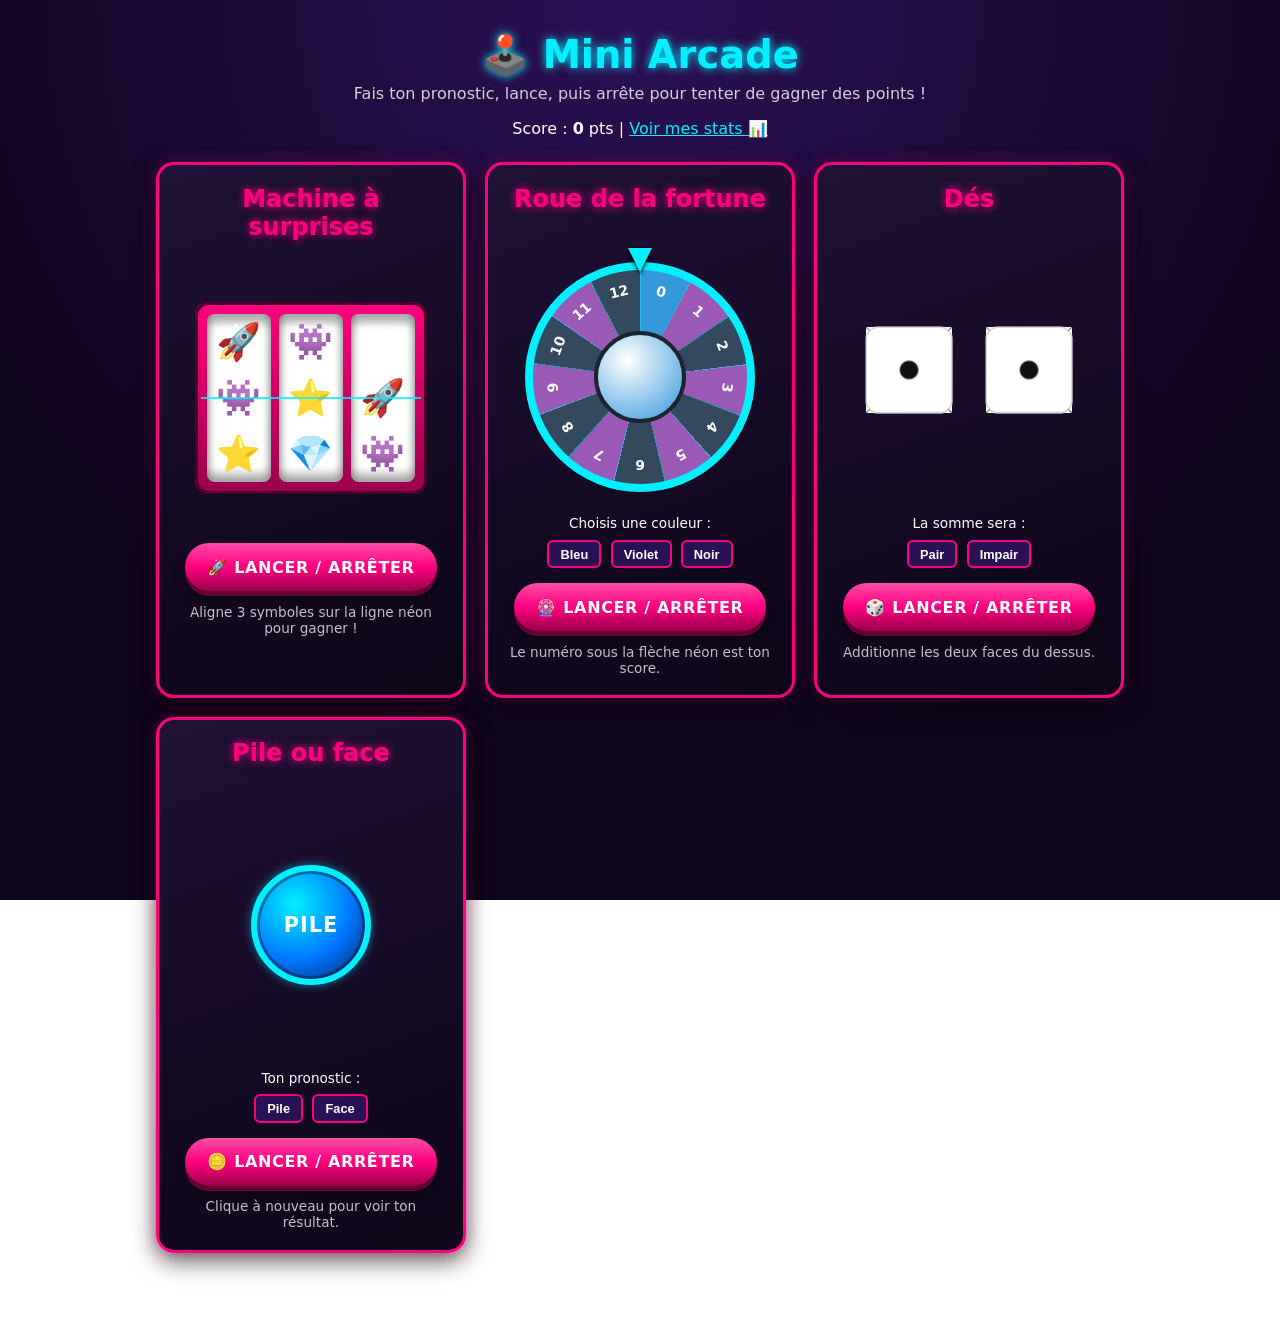
==== index.html @ 3688d110 "start" ====
<!DOCTYPE html>
<html lang="fr">
<head>
<meta charset="UTF-8">
<meta name="viewport" content="width=device-width, initial-scale=1.0">
<title>Mini Arcade</title>
<link rel="stylesheet" href="style.css">
<style>
  /* Petits styles pour les boutons de choix */
  .choices { margin-bottom: 0.8rem; }
  .choices p { margin: 0 0 0.4rem; font-size: 0.85rem; }
  .choice-btn {
    background: #2a1055;
    color: #fff;
    border: 2px solid var(--pink);
    padding: 0.3rem 0.7rem;
    border-radius: 6px;
    cursor: pointer;
    margin: 2px;
    font-weight: bold;
    font-size: 0.8rem;
    transition: 0.2s;
  }
  .choice-btn.selected {
    background: var(--pink);
    box-shadow: 0 0 8px var(--pink);
  }
</style>
</head>
<body>

<header>
  <h1>🕹️ Mini Arcade</h1>
  <p class="sub">Fais ton pronostic, lance, puis arrête pour tenter de gagner des points !</p>
  <div style="margin-top: 1rem;">
    <span>Score : <strong id="global-score">0</strong> pts</span> | 
    <a href="page2.html" style="color: var(--neon); text-decoration: underline;">Voir mes stats 📊</a>
  </div>
</header>

<main class="grid">

  <!-- ================= MACHINE À SYMBOLES ================= -->
  <section class="game" data-game="slot">
    <h2>Machine à surprises</h2>
    <div class="stage">
      <div class="reels">
        <div class="reel"><div class="strip s1 anim">
          <span>🚀</span><span>👾</span><span>⭐</span><span>⚡</span><span>🔥</span><span>💎</span><span>🚀</span><span>👾</span>
        </div></div>
        <div class="reel"><div class="strip s2 anim">
          <span>👾</span><span>⭐</span><span>💎</span><span>🚀</span><span>🔥</span><span>⚡</span><span>👾</span><span>⭐</span>
        </div></div>
        <div class="reel"><div class="strip s3 anim">
          <span>⚡</span><span>🚀</span><span>👾</span><span>💎</span><span>⭐</span><span>🔥</span><span>⚡</span><span>🚀</span>
        </div></div>
      </div>
    </div>
    <button class="hold" type="button">🚀 LANCER / ARRÊTER</button>
    <p class="hint">Aligne 3 symboles sur la ligne néon pour gagner !</p>
  </section>

  <!-- ================= ROUE DE LA FORTUNE ================= -->
  <section class="game" data-game="wheel">
    <h2>Roue de la fortune</h2>
    <div class="stage">
      <div class="wheel-wrap">
        <div class="pointer"></div>
        <div class="wheel anim">
          <span class="n" style="--i:0">0</span>
          <span class="n" style="--i:1">1</span>
          <span class="n" style="--i:2">2</span>
          <span class="n" style="--i:3">3</span>
          <span class="n" style="--i:4">4</span>
          <span class="n" style="--i:5">5</span>
          <span class="n" style="--i:6">6</span>
          <span class="n" style="--i:7">7</span>
          <span class="n" style="--i:8">8</span>
          <span class="n" style="--i:9">9</span>
          <span class="n" style="--i:10">10</span>
          <span class="n" style="--i:11">11</span>
          <span class="n" style="--i:12">12</span>
        </div>
      </div>
    </div>
    
    <div class="choices" data-game-choices="wheel">
      <p>Choisis une couleur :</p>
      <button type="button" class="choice-btn" data-val="bleu">Bleu</button>
      <button type="button" class="choice-btn" data-val="violet">Violet</button>
      <button type="button" class="choice-btn" data-val="noir">Noir</button>
    </div>

    <button class="hold" type="button">🎡 LANCER / ARRÊTER</button>
    <p class="hint">Le numéro sous la flèche néon est ton score.</p>
  </section>

  <!-- ================= DÉS ================= -->
  <section class="game" data-game="dice">
    <h2>Dés</h2>
    <div class="stage">
      <div class="dice">
        <div class="die"><div class="rx a1 anim"><div class="ry b1 anim">
          <div class="face f1"></div><div class="face f2"></div><div class="face f3"></div>
          <div class="face f4"></div><div class="face f5"></div><div class="face f6"></div>
        </div></div></div>
        <div class="die"><div class="rx a2 anim"><div class="ry b2 anim">
          <div class="face f1"></div><div class="face f2"></div><div class="face f3"></div>
          <div class="face f4"></div><div class="face f5"></div><div class="face f6"></div>
        </div></div></div>
      </div>
    </div>

    <div class="choices" data-game-choices="dice">
      <p>La somme sera :</p>
      <button type="button" class="choice-btn" data-val="pair">Pair</button>
      <button type="button" class="choice-btn" data-val="impair">Impair</button>
    </div>

    <button class="hold" type="button">🎲 LANCER / ARRÊTER</button>
    <p class="hint">Additionne les deux faces du dessus.</p>
  </section>

  <!-- ================= PILE OU FACE ================= -->
  <section class="game" data-game="coin">
    <h2>Pile ou face</h2>
    <div class="stage">
      <div class="coin-stage">
        <div class="coin anim">
          <div class="side">PILE</div>
          <div class="side verso">FACE</div>
        </div>
      </div>
    </div>

    <div class="choices" data-game-choices="coin">
      <p>Ton pronostic :</p>
      <button type="button" class="choice-btn" data-val="pile">Pile</button>
      <button type="button" class="choice-btn" data-val="face">Face</button>
    </div>

    <button class="hold" type="button">🪙 LANCER / ARRÊTER</button>
    <p class="hint">Clique à nouveau pour voir ton résultat.</p>
  </section>

</main>

<footer>Mini-jeux HTML, CSS et JS.</footer>

<script>
  function getStats() {
    let stats = JSON.parse(localStorage.getItem('arcade_stats'));
    if (!stats) {
      stats = {
        score: 0,
        wheel: { played: 0, wins: 0 },
        slot: { played: 0, wins: 0 },
        dice: { played: 0, wins: 0 },
        coin: { played: 0, wins: 0 }
      };
    }
    return stats;
  }

  function saveStats(stats) {
    localStorage.setItem('arcade_stats', JSON.stringify(stats));
    document.getElementById('global-score').textContent = stats.score;
  }

  document.getElementById('global-score').textContent = getStats().score;

  // Gestion des sélections de choix pour chaque jeu
  const userChoices = {};
  document.querySelectorAll('.choices').forEach(container => {
    const gameType = container.getAttribute('data-game-choices');
    container.querySelectorAll('.choice-btn').forEach(btn => {
      btn.addEventListener('click', (e) => {
        container.querySelectorAll('.choice-btn').forEach(b => b.classList.remove('selected'));
        e.target.classList.add('selected');
        userChoices[gameType] = e.target.getAttribute('data-val');
      });
    });
  });

  // Gestion des clics sur les jeux
  document.querySelectorAll('.game').forEach(game => {
    const button = game.querySelector('.hold');
    const gameName = game.getAttribute('data-game');

    button.addEventListener('click', () => {
      if (game.classList.contains('stopping')) return;

      if (game.classList.contains('playing')) {
        // --- ARRÊT DU JEU ET VÉRIFICATION ---
        game.classList.remove('playing');
        game.classList.add('stopping');

        let stats = getStats();
        let playerChoice = userChoices[gameName];
        let isWin = false;

        if (!playerChoice && gameName !== 'slot') {
          alert("N'oublie pas de faire ton choix avant d'arrêter le jeu !");
        } else {
          // On incrémente le nombre de parties jouées
          stats[gameName].played += 1;

          // Logique de résultat selon le jeu
          if (gameName === 'wheel') {
            const colors = ['bleu', 'violet', 'noir', 'violet', 'noir', 'violet', 'noir', 'violet', 'noir', 'violet', 'noir', 'violet', 'noir'];
            const winningColor = colors[Math.floor(Math.random() * colors.length)];
            if (playerChoice === winningColor) isWin = true;
          } 
          else if (gameName === 'dice') {
            const sum = Math.floor(Math.random() * 6) + 1 + Math.floor(Math.random() * 6) + 1;
            const sumType = (sum % 2 === 0) ? 'pair' : 'impair';
            if (playerChoice === sumType) isWin = true;
          } 
          else if (gameName === 'coin') {
            const resultCoin = Math.random() > 0.5 ? 'pile' : 'face';
            if (playerChoice === resultCoin) isWin = true;
          }
          else if (gameName === 'slot') {
            isWin = Math.random() < 0.33;
          }

          // Les points montent UNIQUEMENT en cas de victoire
          if (isWin) {
            stats[gameName].wins += 1;
            stats.score += 50; // +50 points par victoire
          }
        }

        saveStats(stats);

        setTimeout(() => {
          game.classList.remove('stopping');
          game.classList.add('paused-state');
        }, 1000);

      } else {
        // --- LANCEMENT ---
        game.classList.remove('paused-state');
        game.classList.add('playing');
      }
    });
  });
</script>

</body>
</html>
---- style.css ----
:root {
  --neon: #00f0ff;
  --pink: #ff007f;
  --p: #111;
  --tl: radial-gradient(circle at 25% 25%, var(--p) 8px, transparent 9px);
  --tr: radial-gradient(circle at 75% 25%, var(--p) 8px, transparent 9px);
  --ml: radial-gradient(circle at 25% 50%, var(--p) 8px, transparent 9px);
  --mr: radial-gradient(circle at 75% 50%, var(--p) 8px, transparent 9px);
  --bl: radial-gradient(circle at 25% 75%, var(--p) 8px, transparent 9px);
  --br: radial-gradient(circle at 75% 75%, var(--p) 8px, transparent 9px);
  --c:  radial-gradient(circle at 50% 50%, var(--p) 8px, transparent 9px);
}

* { box-sizing: border-box; }

body {
  margin: 0;
  min-height: 100vh;
  font-family: system-ui, -apple-system, "Segoe UI", sans-serif;
  color: #fff;
  background: radial-gradient(circle at 50% 0, #2b1055, #0f051d 70%) fixed;
}

header { text-align: center; padding: 2rem 1rem 0.5rem; }
h1 { margin: 0; font-size: 2.4rem; color: var(--neon); text-shadow: 0 0 10px var(--neon); }
.sub { opacity: 0.8; margin: 0.4rem 0 0; }

.grid {
  max-width: 1000px;
  margin: 0 auto;
  padding: 1rem;
  display: grid;
  grid-template-columns: repeat(auto-fit, minmax(min(100%, 290px), 1fr));
  gap: 1.2rem;
}

.game {
  background: linear-gradient(160deg, #1f1035, #0d0618);
  border: 3px solid var(--pink);
  border-radius: 18px;
  padding: 1.2rem;
  text-align: center;
  box-shadow: 0 8px 24px rgba(0, 0, 0, 0.6), 0 0 15px rgba(255, 0, 127, 0.3);
}
.game h2 { margin: 0 0 0.8rem; color: var(--pink); text-shadow: 0 0 8px var(--pink); }

.stage {
  display: flex;
  align-items: center;
  justify-content: center;
  min-height: 290px;
}

.hint { font-size: 0.85rem; opacity: 0.75; margin: 0.8rem 0 0; }

.hold {
  appearance: none;
  border: 0;
  cursor: pointer;
  font: inherit;
  font-weight: 800;
  letter-spacing: 0.04em;
  padding: 0.9rem 1.4rem;
  border-radius: 999px;
  color: #fff;
  background: linear-gradient(#ff4da6, #ff007f 50%, #99004c);
  box-shadow: 0 5px 0 #660033, 0 8px 12px rgba(0, 0, 0, 0.4);
  user-select: none;
  -webkit-user-select: none;
  -webkit-touch-callout: none;
  touch-action: manipulation;
  transition: transform 0.05s, box-shadow 0.05s;
}
.hold:active {
  transform: translateY(4px);
  box-shadow: 0 1px 0 #660033, 0 3px 6px rgba(0, 0, 0, 0.4);
}

.reels {
  position: relative;
  display: flex;
  gap: 8px;
  padding: 12px;
  background: linear-gradient(#ff007f, #99004c);
  border-radius: 14px;
  box-shadow: inset 0 0 0 3px #4d0026;
}
.reels::after {
  content: "";
  position: absolute;
  left: 6px; right: 6px; top: 50%;
  height: 2px;
  background: rgba(0, 240, 255, 0.8);
  transform: translateY(-50%);
  pointer-events: none;
}
.reel {
  width: 64px;
  height: 168px;
  overflow: hidden;
  background: #fff;
  border-radius: 8px;
  box-shadow: inset 0 8px 10px rgba(0, 0, 0, 0.35), inset 0 -8px 10px rgba(0, 0, 0, 0.35);
}
.strip span {
  display: block;
  height: 56px;
  line-height: 56px;
  font-size: 36px;
  text-align: center;
}
.s1 { animation: roll 0.31s steps(6) infinite paused; }
.s2 { animation: roll 0.41s steps(6) infinite paused; }
.s3 { animation: roll 0.53s steps(6) infinite paused; }
@keyframes roll { to { transform: translateY(-336px); } }

.wheel-wrap { position: relative; width: 230px; height: 230px; margin-top: 14px; }
.pointer {
  position: absolute;
  top: -14px; left: 50%;
  transform: translateX(-50%);
  width: 0; height: 0;
  border-left: 12px solid transparent;
  border-right: 12px solid transparent;
  border-top: 24px solid var(--neon);
  z-index: 2;
  filter: drop-shadow(0 2px 2px #000);
}
.wheel {
  position: relative;
  width: 100%;
  height: 100%;
  border-radius: 50%;
  border: 8px solid var(--neon);
  background:
    repeating-conic-gradient(rgba(0, 240, 255, 0.5) 0 0.6deg, transparent 0.6deg 27.692deg),
    conic-gradient(
      #3498db 0 7.692%, #9b59b6 7.692% 15.385%, #34495e 15.385% 23.077%,
      #9b59b6 23.077% 30.769%, #34495e 30.769% 38.462%, #9b59b6 38.462% 46.154%,
      #34495e 46.154% 53.846%, #9b59b6 53.846% 61.538%, #34495e 61.538% 69.231%,
      #9b59b6 69.231% 76.923%, #34495e 76.923% 84.615%, #9b59b6 84.615% 92.308%,
      #34495e 92.308% 100%
    );
  animation: spin 0.8s linear infinite paused;
}
.wheel::after {
  content: "";
  position: absolute;
  left: 50%; top: 50%;
  width: 84px; height: 84px;
  transform: translate(-50%, -50%);
  border-radius: 50%;
  background: radial-gradient(circle at 35% 30%, #fff, #3498db);
  border: 4px solid #1a252f;
}
.n {
  position: absolute;
  left: 50%; top: 50%;
  width: 24px; height: 20px;
  line-height: 20px;
  text-align: center;
  font-weight: 700;
  font-size: 14px;
  color: #fff;
  transform: translate(-50%, -50%) rotate(calc((var(--i) + 0.5) * 27.692deg)) translateY(-88px);
}
@keyframes spin { to { transform: rotate(360deg); } }

.dice { display: flex; gap: 40px; }
.die { position: relative; width: 80px; height: 80px; perspective: 500px; }
.rx, .ry { position: absolute; inset: 0; transform-style: preserve-3d; }
.a1 { animation: rotx 0.37s steps(4) infinite paused; }
.b1 { animation: roty 0.53s steps(4) infinite paused; }
.a2 { animation: rotx 0.43s steps(4) infinite paused; }
.b2 { animation: roty 0.29s steps(4) infinite paused; }
@keyframes rotx { to { transform: rotateX(360deg); } }
@keyframes roty { to { transform: rotateY(360deg); } }

.face {
  position: absolute;
  inset: 0;
  border: 1px solid #bbb;
  border-radius: 12px;
}
.f1 { background: var(--c), #fff; transform: translateZ(40px); }
.f6 { background: var(--tl), var(--tr), var(--ml), var(--mr), var(--bl), var(--br), #fff; transform: rotateY(180deg) translateZ(40px); }
.f3 { background: var(--tl), var(--c), var(--br), #fff; transform: rotateY(90deg) translateZ(40px); }
.f4 { background: var(--tl), var(--tr), var(--bl), var(--br), #fff; transform: rotateY(-90deg) translateZ(40px); }
.f2 { background: var(--tl), var(--br), #fff; transform: rotateX(90deg) translateZ(40px); }
.f5 { background: var(--tl), var(--tr), var(--c), var(--bl), var(--br), #fff; transform: rotateX(-90deg) translateZ(40px); }

.coin-stage { perspective: 600px; }
.coin {
  position: relative;
  width: 120px;
  height: 120px;
  transform-style: preserve-3d;
  animation: flip 0.22s steps(2) infinite paused;
}
.side {
  position: absolute;
  inset: 0;
  border-radius: 50%;
  backface-visibility: hidden;
  -webkit-backface-visibility: hidden;
  display: grid;
  place-items: center;
  font-weight: 900;
  font-size: 1.3rem;
  letter-spacing: 0.05em;
  color: #fff;
  background: radial-gradient(circle at 35% 30%, #00f0ff, #0077ff 55%, #002266);
  border: 6px solid var(--neon);
  box-shadow: inset 0 0 0 3px rgba(0, 0, 0, 0.35), 0 0 10px rgba(0, 240, 255, 0.5);
}
.side.verso { transform: rotateY(180deg); }
@keyframes flip { to { transform: rotateY(360deg); } }

.game.playing .anim { 
  animation-play-state: running; 
}

.game.stopping .anim {
  animation-play-state: running;
  animation-timing-function: cubic-bezier(0.15, 0.85, 0.35, 1);
  animation-duration: 1s;
}

.game.paused-state .anim {
  animation-play-state: paused;
}

footer { text-align: center; padding: 1rem 1rem 2rem; opacity: 0.7; font-size: 0.9rem; }
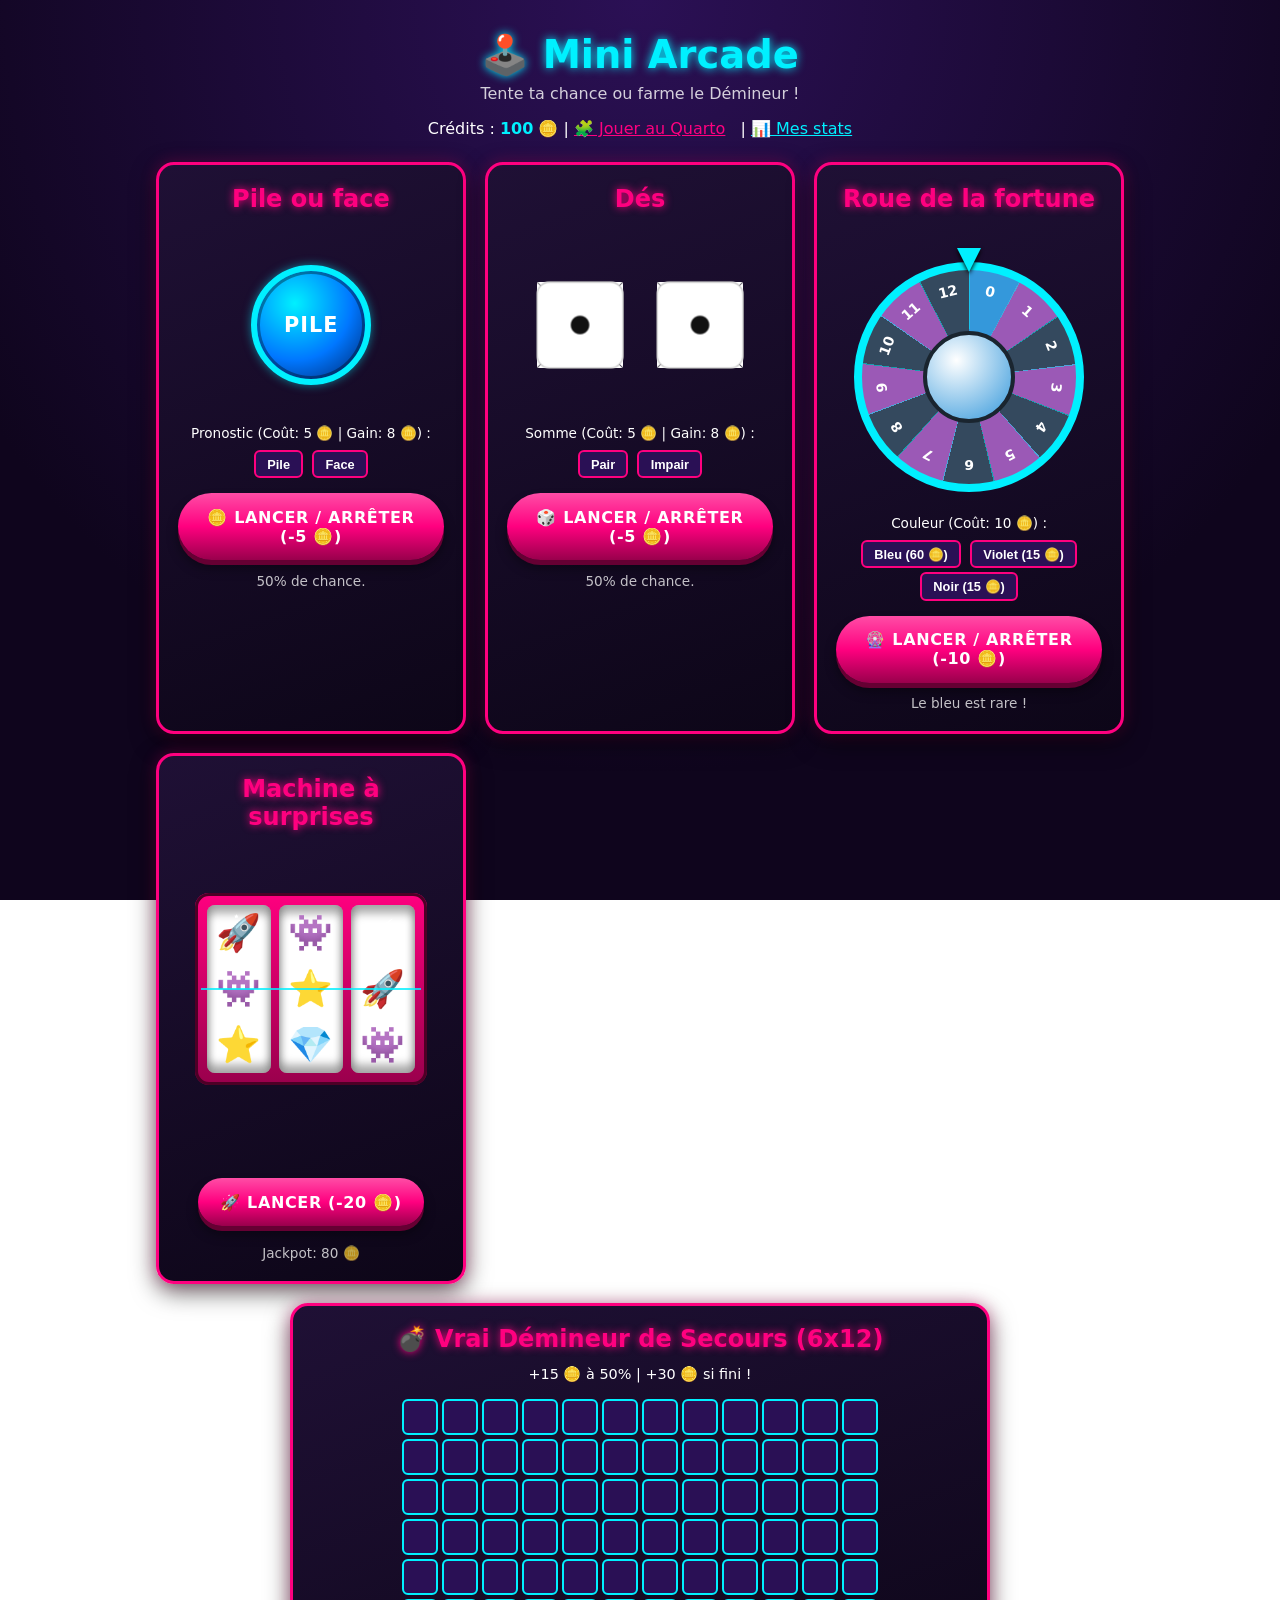
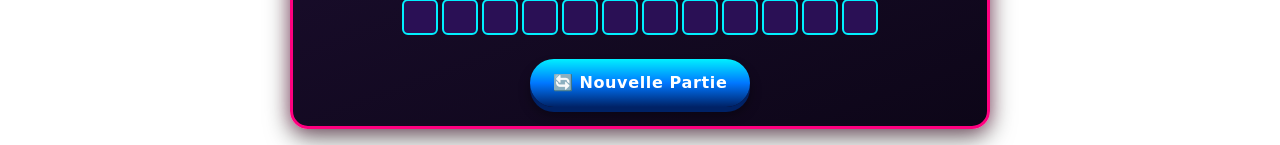
==== commit a9f9f627: "zimbabwe" ====
--- a/index.html
+++ b/index.html
@@ -3,10 +3,9 @@
 <head>
 <meta charset="UTF-8">
 <meta name="viewport" content="width=device-width, initial-scale=1.0">
-<title>Mini Arcade</title>
+<title>Mini Arcade - Accueil</title>
 <link rel="stylesheet" href="style.css">
 <style>
-  /* Petits styles pour les boutons de choix */
   .choices { margin-bottom: 0.8rem; }
   .choices p { margin: 0 0 0.4rem; font-size: 0.85rem; }
   .choice-btn {
@@ -25,80 +24,87 @@
     background: var(--pink);
     box-shadow: 0 0 8px var(--pink);
   }
+
+  /* Style pour le Démineur 6x12 */
+  .mine-container {
+    overflow-x: auto;
+    max-width: 100%;
+    margin: 1rem 0;
+  }
+  .mine-grid {
+    display: grid;
+    grid-template-columns: repeat(12, 36px);
+    grid-template-rows: repeat(6, 36px);
+    gap: 4px;
+    justify-content: center;
+  }
+  .mine-cell {
+    width: 36px;
+    height: 36px;
+    background: #2a1055;
+    border: 2px solid var(--neon);
+    border-radius: 6px;
+    font-size: 0.9rem;
+    font-weight: bold;
+    cursor: pointer;
+    display: grid;
+    place-items: center;
+    color: #fff;
+    user-select: none;
+    transition: 0.1s;
+  }
+  .mine-cell:hover {
+    background: #3b1675;
+  }
+  .mine-cell.revealed {
+    background: #111;
+    border-color: #444;
+    cursor: default;
+  }
+  .mine-cell.c1 { color: #00f0ff; }
+  .mine-cell.c2 { color: #2ecc71; }
+  .mine-cell.c3 { color: #e74c3c; }
+  .mine-cell.c4 { color: #9b59b6; }
 </style>
 </head>
 <body>
 
 <header>
   <h1>🕹️ Mini Arcade</h1>
-  <p class="sub">Fais ton pronostic, lance, puis arrête pour tenter de gagner des points !</p>
+  <p class="sub">Tente ta chance ou farme le Démineur !</p>
   <div style="margin-top: 1rem;">
-    <span>Score : <strong id="global-score">0</strong> pts</span> | 
-    <a href="page2.html" style="color: var(--neon); text-decoration: underline;">Voir mes stats 📊</a>
+    <span>Crédits : <strong id="global-score" style="color: var(--neon);">100</strong> 🪙</span> | 
+    <a href="quarto.html" style="color: var(--pink); text-decoration: underline; margin-right: 10px;">🧩 Jouer au Quarto</a> | 
+    <a href="page2.html" style="color: var(--neon); text-decoration: underline;">📊 Mes stats</a>
   </div>
 </header>
 
 <main class="grid">
 
-  <!-- ================= MACHINE À SYMBOLES ================= -->
-  <section class="game" data-game="slot">
-    <h2>Machine à surprises</h2>
-    <div class="stage">
-      <div class="reels">
-        <div class="reel"><div class="strip s1 anim">
-          <span>🚀</span><span>👾</span><span>⭐</span><span>⚡</span><span>🔥</span><span>💎</span><span>🚀</span><span>👾</span>
-        </div></div>
-        <div class="reel"><div class="strip s2 anim">
-          <span>👾</span><span>⭐</span><span>💎</span><span>🚀</span><span>🔥</span><span>⚡</span><span>👾</span><span>⭐</span>
-        </div></div>
-        <div class="reel"><div class="strip s3 anim">
-          <span>⚡</span><span>🚀</span><span>👾</span><span>💎</span><span>⭐</span><span>🔥</span><span>⚡</span><span>🚀</span>
-        </div></div>
-      </div>
-    </div>
-    <button class="hold" type="button">🚀 LANCER / ARRÊTER</button>
-    <p class="hint">Aligne 3 symboles sur la ligne néon pour gagner !</p>
-  </section>
-
-  <!-- ================= ROUE DE LA FORTUNE ================= -->
-  <section class="game" data-game="wheel">
-    <h2>Roue de la fortune</h2>
-    <div class="stage">
-      <div class="wheel-wrap">
-        <div class="pointer"></div>
-        <div class="wheel anim">
-          <span class="n" style="--i:0">0</span>
-          <span class="n" style="--i:1">1</span>
-          <span class="n" style="--i:2">2</span>
-          <span class="n" style="--i:3">3</span>
-          <span class="n" style="--i:4">4</span>
-          <span class="n" style="--i:5">5</span>
-          <span class="n" style="--i:6">6</span>
-          <span class="n" style="--i:7">7</span>
-          <span class="n" style="--i:8">8</span>
-          <span class="n" style="--i:9">9</span>
-          <span class="n" style="--i:10">10</span>
-          <span class="n" style="--i:11">11</span>
-          <span class="n" style="--i:12">12</span>
+  <!-- PILE OU FACE -->
+  <section class="game" data-game="coin">
+    <h2>Pile ou face</h2>
+    <div class="stage" style="min-height: 200px;">
+      <div class="coin-stage">
+        <div class="coin anim">
+          <div class="side">PILE</div>
+          <div class="side verso">FACE</div>
         </div>
       </div>
     </div>
-    
-    <div class="choices" data-game-choices="wheel">
-      <p>Choisis une couleur :</p>
-      <button type="button" class="choice-btn" data-val="bleu">Bleu</button>
-      <button type="button" class="choice-btn" data-val="violet">Violet</button>
-      <button type="button" class="choice-btn" data-val="noir">Noir</button>
-    </div>
-
-    <button class="hold" type="button">🎡 LANCER / ARRÊTER</button>
-    <p class="hint">Le numéro sous la flèche néon est ton score.</p>
-  </section>
-
-  <!-- ================= DÉS ================= -->
+    <div class="choices" data-game-choices="coin">
+      <p>Pronostic (Coût: 5 🪙 | Gain: 8 🪙) :</p>
+      <button type="button" class="choice-btn" data-val="pile">Pile</button>
+      <button type="button" class="choice-btn" data-val="face">Face</button>
+    </div>
+    <button class="hold" type="button">🪙 LANCER / ARRÊTER (-5 🪙)</button>
+    <p class="hint">50% de chance.</p>
+  </section>
+
+  <!-- DÉS -->
   <section class="game" data-game="dice">
     <h2>Dés</h2>
-    <div class="stage">
+    <div class="stage" style="min-height: 200px;">
       <div class="dice">
         <div class="die"><div class="rx a1 anim"><div class="ry b1 anim">
           <div class="face f1"></div><div class="face f2"></div><div class="face f3"></div>
@@ -110,54 +116,81 @@
         </div></div></div>
       </div>
     </div>
-
     <div class="choices" data-game-choices="dice">
-      <p>La somme sera :</p>
+      <p>Somme (Coût: 5 🪙 | Gain: 8 🪙) :</p>
       <button type="button" class="choice-btn" data-val="pair">Pair</button>
       <button type="button" class="choice-btn" data-val="impair">Impair</button>
     </div>
-
-    <button class="hold" type="button">🎲 LANCER / ARRÊTER</button>
-    <p class="hint">Additionne les deux faces du dessus.</p>
-  </section>
-
-  <!-- ================= PILE OU FACE ================= -->
-  <section class="game" data-game="coin">
-    <h2>Pile ou face</h2>
+    <button class="hold" type="button">🎲 LANCER / ARRÊTER (-5 🪙)</button>
+    <p class="hint">50% de chance.</p>
+  </section>
+
+  <!-- ROUE DE LA FORTUNE -->
+  <section class="game" data-game="wheel">
+    <h2>Roue de la fortune</h2>
     <div class="stage">
-      <div class="coin-stage">
-        <div class="coin anim">
-          <div class="side">PILE</div>
-          <div class="side verso">FACE</div>
+      <div class="wheel-wrap">
+        <div class="pointer"></div>
+        <div class="wheel anim">
+          <span class="n" style="--i:0">0</span><span class="n" style="--i:1">1</span><span class="n" style="--i:2">2</span><span class="n" style="--i:3">3</span><span class="n" style="--i:4">4</span><span class="n" style="--i:5">5</span><span class="n" style="--i:6">6</span><span class="n" style="--i:7">7</span><span class="n" style="--i:8">8</span><span class="n" style="--i:9">9</span><span class="n" style="--i:10">10</span><span class="n" style="--i:11">11</span><span class="n" style="--i:12">12</span>
         </div>
       </div>
     </div>
-
-    <div class="choices" data-game-choices="coin">
-      <p>Ton pronostic :</p>
-      <button type="button" class="choice-btn" data-val="pile">Pile</button>
-      <button type="button" class="choice-btn" data-val="face">Face</button>
-    </div>
-
-    <button class="hold" type="button">🪙 LANCER / ARRÊTER</button>
-    <p class="hint">Clique à nouveau pour voir ton résultat.</p>
+    <div class="choices" data-game-choices="wheel">
+      <p>Couleur (Coût: 10 🪙) :</p>
+      <button type="button" class="choice-btn" data-val="bleu">Bleu (60 🪙)</button>
+      <button type="button" class="choice-btn" data-val="violet">Violet (15 🪙)</button>
+      <button type="button" class="choice-btn" data-val="noir">Noir (15 🪙)</button>
+    </div>
+    <button class="hold" type="button">🎡 LANCER / ARRÊTER (-10 🪙)</button>
+    <p class="hint">Le bleu est rare !</p>
+  </section>
+
+  <!-- MACHINE À SURPRISES -->
+  <section class="game" data-game="slot">
+    <h2>Machine à surprises</h2>
+    <div class="stage">
+      <div class="reels">
+        <div class="reel"><div class="strip s1 anim"><span>🚀</span><span>👾</span><span>⭐</span><span>⚡</span><span>🔥</span><span>💎</span><span>🚀</span><span>👾</span></div></div>
+        <div class="reel"><div class="strip s2 anim"><span>👾</span><span>⭐</span><span>💎</span><span>🚀</span><span>🔥</span><span>⚡</span><span>👾</span><span>⭐</span></div></div>
+        <div class="reel"><div class="strip s3 anim"><span>⚡</span><span>🚀</span><span>👾</span><span>💎</span><span>⭐</span><span>🔥</span><span>⚡</span><span>🚀</span></div></div>
+      </div>
+    </div>
+    <button class="hold" type="button" style="margin-top: 2.8rem;">🚀 LANCER (-20 🪙)</button>
+    <p class="hint" style="margin-top: 1.2rem;">Jackpot: 80 🪙</p>
+  </section>
+
+  <!-- DÉMINEUR 6x12 -->
+  <section class="game" style="grid-column: 1 / -1; max-width: 700px; margin: 0 auto; width: 100%;">
+    <h2>💣 Vrai Démineur de Secours (6x12)</h2>
+    <p id="mine-status" style="margin: 0.5rem 0; font-size: 0.9rem;">+15 🪙 à 50% | +30 🪙 si fini !</p>
+    <div class="mine-container">
+      <div class="mine-grid" id="mine-grid"></div>
+    </div>
+    <button class="hold" type="button" id="reset-mines" style="background: linear-gradient(#00f0ff, #0077ff 50%, #002266); box-shadow: 0 5px 0 #002266, 0 8px 12px rgba(0, 0, 0, 0.4); margin-top: 0.5rem;">🔄 Nouvelle Partie</button>
   </section>
 
 </main>
 
-<footer>Mini-jeux HTML, CSS et JS.</footer>
-
 <script>
+  const GAME_CONFIG = {
+    coin: { cost: 5, reward: 8 },
+    dice: { cost: 5, reward: 8 },  
+    slot: { cost: 20, reward: 80 }
+  };
+
   function getStats() {
     let stats = JSON.parse(localStorage.getItem('arcade_stats'));
-    if (!stats) {
+    if (!stats || typeof stats.score !== 'number') {
       stats = {
-        score: 0,
+        score: 100,
         wheel: { played: 0, wins: 0 },
         slot: { played: 0, wins: 0 },
         dice: { played: 0, wins: 0 },
-        coin: { played: 0, wins: 0 }
+        coin: { played: 0, wins: 0 },
+        quarto: { played: 0, wins: 0 }
       };
+      localStorage.setItem('arcade_stats', JSON.stringify(stats));
     }
     return stats;
   }
@@ -169,7 +202,6 @@
 
   document.getElementById('global-score').textContent = getStats().score;
 
-  // Gestion des sélections de choix pour chaque jeu
   const userChoices = {};
   document.querySelectorAll('.choices').forEach(container => {
     const gameType = container.getAttribute('data-game-choices');
@@ -182,70 +214,156 @@
     });
   });
 
-  // Gestion des clics sur les jeux
-  document.querySelectorAll('.game').forEach(game => {
+  document.querySelectorAll('.game[data-game]').forEach(game => {
     const button = game.querySelector('.hold');
     const gameName = game.getAttribute('data-game');
 
     button.addEventListener('click', () => {
       if (game.classList.contains('stopping')) return;
+      let stats = getStats();
 
       if (game.classList.contains('playing')) {
-        // --- ARRÊT DU JEU ET VÉRIFICATION ---
         game.classList.remove('playing');
         game.classList.add('stopping');
 
-        let stats = getStats();
         let playerChoice = userChoices[gameName];
         let isWin = false;
+        let rewardEarned = 0;
 
         if (!playerChoice && gameName !== 'slot') {
-          alert("N'oublie pas de faire ton choix avant d'arrêter le jeu !");
+          alert("Fais ton choix avant d'arrêter !");
         } else {
-          // On incrémente le nombre de parties jouées
           stats[gameName].played += 1;
 
-          // Logique de résultat selon le jeu
           if (gameName === 'wheel') {
             const colors = ['bleu', 'violet', 'noir', 'violet', 'noir', 'violet', 'noir', 'violet', 'noir', 'violet', 'noir', 'violet', 'noir'];
             const winningColor = colors[Math.floor(Math.random() * colors.length)];
-            if (playerChoice === winningColor) isWin = true;
-          } 
-          else if (gameName === 'dice') {
+            if (playerChoice === winningColor) {
+              isWin = true;
+              rewardEarned = (playerChoice === 'bleu') ? 60 : 15;
+            }
+          } else if (gameName === 'dice') {
             const sum = Math.floor(Math.random() * 6) + 1 + Math.floor(Math.random() * 6) + 1;
-            const sumType = (sum % 2 === 0) ? 'pair' : 'impair';
-            if (playerChoice === sumType) isWin = true;
-          } 
-          else if (gameName === 'coin') {
-            const resultCoin = Math.random() > 0.5 ? 'pile' : 'face';
-            if (playerChoice === resultCoin) isWin = true;
+            if (playerChoice === (sum % 2 === 0 ? 'pair' : 'impair')) {
+              isWin = true;
+              rewardEarned = GAME_CONFIG.dice.reward;
+            }
+          } else if (gameName === 'coin') {
+            if (playerChoice === (Math.random() > 0.5 ? 'pile' : 'face')) {
+              isWin = true;
+              rewardEarned = GAME_CONFIG.coin.reward;
+            }
+          } else if (gameName === 'slot') {
+            isWin = Math.random() < 0.33;
+            if (isWin) rewardEarned = GAME_CONFIG.slot.reward;
           }
-          else if (gameName === 'slot') {
-            isWin = Math.random() < 0.33;
-          }
-
-          // Les points montent UNIQUEMENT en cas de victoire
+
           if (isWin) {
             stats[gameName].wins += 1;
-            stats.score += 50; // +50 points par victoire
+            stats.score += rewardEarned;
           }
         }
-
         saveStats(stats);
-
-        setTimeout(() => {
-          game.classList.remove('stopping');
-          game.classList.add('paused-state');
-        }, 1000);
-
+        setTimeout(() => { game.classList.remove('stopping'); game.classList.add('paused-state'); }, 1000);
       } else {
-        // --- LANCEMENT ---
+        let cost = (gameName === 'wheel') ? 10 : GAME_CONFIG[gameName].cost;
+        if (stats.score < cost) {
+          alert("Plus assez de crédits ! Va jouer au Démineur en bas.");
+          return;
+        }
+        stats.score -= cost;
+        saveStats(stats);
         game.classList.remove('paused-state');
         game.classList.add('playing');
       }
     });
   });
+
+  // Démineur
+  const ROWS = 6, COLS = 12, MINES_COUNT = 12;
+  let board = [], gameOver = false, revealedCount = 0, halfReached = false;
+  const totalSafeCells = (ROWS * COLS) - MINES_COUNT;
+
+  function initMinesweeper() {
+    const gridEl = document.getElementById('mine-grid');
+    gridEl.innerHTML = '';
+    document.getElementById('mine-status').textContent = "+15 🪙 à 50% | +30 🪙 si fini !";
+    board = []; gameOver = false; revealedCount = 0; halfReached = false;
+
+    for (let r = 0; r < ROWS; r++) {
+      let row = [];
+      for (let c = 0; c < COLS; c++) row.push({ mine: false, revealed: false, count: 0 });
+      board.push(row);
+    }
+    let placed = 0;
+    while (placed < MINES_COUNT) {
+      let r = Math.floor(Math.random() * ROWS), c = Math.floor(Math.random() * COLS);
+      if (!board[r][c].mine) { board[r][c].mine = true; placed++; }
+    }
+    for (let r = 0; r < ROWS; r++) {
+      for (let c = 0; c < COLS; c++) {
+        if (board[r][c].mine) continue;
+        let m = 0;
+        for (let dr = -1; dr <= 1; dr++) {
+          for (let dc = -1; dc <= 1; dc++) {
+            let nr = r + dr, nc = c + dc;
+            if (nr >= 0 && nr < ROWS && nc >= 0 && nc < COLS && board[nr][nc].mine) m++;
+          }
+        }
+        board[r][c].count = m;
+      }
+    }
+    for (let r = 0; r < ROWS; r++) {
+      for (let c = 0; c < COLS; c++) {
+        const cell = document.createElement('button');
+        cell.className = 'mine-cell';
+        cell.dataset.row = r; cell.dataset.col = c;
+        cell.addEventListener('click', () => clickCell(r, c, cell));
+        gridEl.appendChild(cell);
+      }
+    }
+  }
+
+  function clickCell(r, c, cell) {
+    if (gameOver || board[r][c].revealed) return;
+    if (board[r][c].mine) {
+      gameOver = true;
+      cell.textContent = "💣"; cell.style.background = "#ff007f";
+      document.getElementById('mine-status').textContent = "BOUM ! Perdu.";
+      return;
+    }
+    revealRecursive(r, c);
+    checkWin();
+  }
+
+  function revealRecursive(r, c) {
+    if (r < 0 || r >= ROWS || c < 0 || c >= COLS || board[r][c].revealed || board[r][c].mine) return;
+    board[r][c].revealed = true; revealedCount++;
+    const cell = document.querySelector(`[data-row='${r}'][data-col='${c}']`);
+    cell.classList.add('revealed');
+    if (board[r][c].count > 0) {
+      cell.textContent = board[r][c].count;
+      cell.classList.add('c' + board[r][c].count);
+    } else {
+      cell.textContent = "";
+      for (let dr = -1; dr <= 1; dr++) for (let dc = -1; dc <= 1; dc++) revealRecursive(r + dr, c + dc);
+    }
+  }
+
+  function checkWin() {
+    let stats = getStats();
+    if (!halfReached && revealedCount >= Math.floor(totalSafeCells / 2)) {
+      halfReached = true; stats.score += 15; saveStats(stats);
+      document.getElementById('mine-status').textContent = "Moitié franchie ! +15 🪙";
+    }
+    if (revealedCount === totalSafeCells) {
+      gameOver = true; stats.score += 30; saveStats(stats);
+      document.getElementById('mine-status').textContent = "Victoire totale ! +30 🪙 🎉";
+    }
+  }
+
+  document.getElementById('reset-mines').addEventListener('click', initMinesweeper);
+  initMinesweeper();
 </script>
 
-</body>
-</html>+</body>
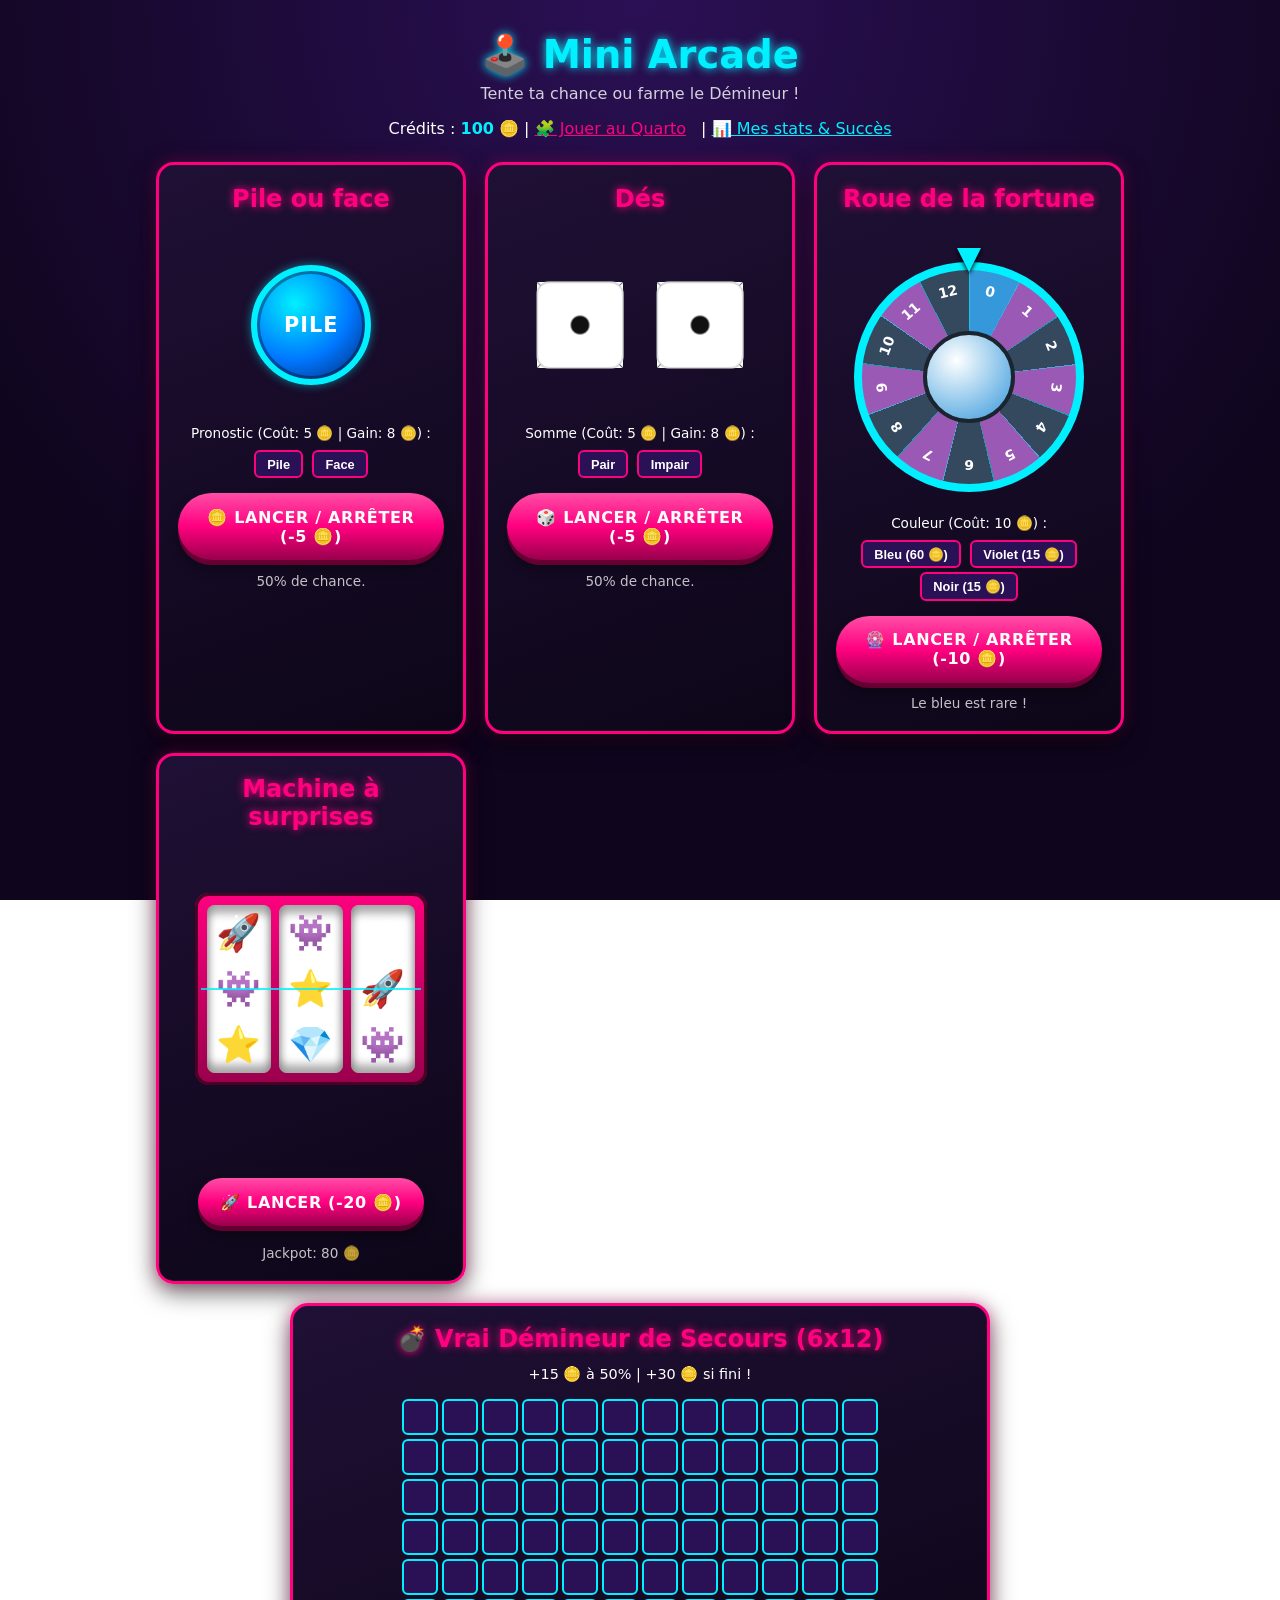
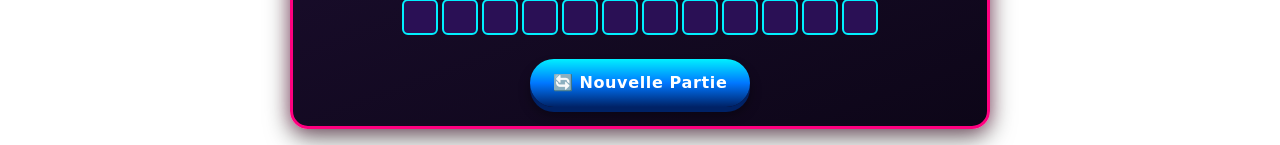
==== commit 16daa829: "fin ?" ====
--- a/index.html
+++ b/index.html
@@ -11,7 +11,7 @@
   .choice-btn {
     background: #2a1055;
     color: #fff;
-    border: 2px solid var(--pink);
+    border: 2px solid var(--pink, #ff007f);
     padding: 0.3rem 0.7rem;
     border-radius: 6px;
     cursor: pointer;
@@ -21,11 +21,10 @@
     transition: 0.2s;
   }
   .choice-btn.selected {
-    background: var(--pink);
-    box-shadow: 0 0 8px var(--pink);
-  }
-
-  /* Style pour le Démineur 6x12 */
+    background: var(--pink, #ff007f);
+    box-shadow: 0 0 8px var(--pink, #ff007f);
+  }
+
   .mine-container {
     overflow-x: auto;
     max-width: 100%;
@@ -42,7 +41,7 @@
     width: 36px;
     height: 36px;
     background: #2a1055;
-    border: 2px solid var(--neon);
+    border: 2px solid var(--neon, #00f0ff);
     border-radius: 6px;
     font-size: 0.9rem;
     font-weight: bold;
@@ -53,14 +52,8 @@
     user-select: none;
     transition: 0.1s;
   }
-  .mine-cell:hover {
-    background: #3b1675;
-  }
-  .mine-cell.revealed {
-    background: #111;
-    border-color: #444;
-    cursor: default;
-  }
+  .mine-cell:hover { background: #3b1675; }
+  .mine-cell.revealed { background: #111; border-color: #444; cursor: default; }
   .mine-cell.c1 { color: #00f0ff; }
   .mine-cell.c2 { color: #2ecc71; }
   .mine-cell.c3 { color: #e74c3c; }
@@ -73,9 +66,9 @@
   <h1>🕹️ Mini Arcade</h1>
   <p class="sub">Tente ta chance ou farme le Démineur !</p>
   <div style="margin-top: 1rem;">
-    <span>Crédits : <strong id="global-score" style="color: var(--neon);">100</strong> 🪙</span> | 
-    <a href="quarto.html" style="color: var(--pink); text-decoration: underline; margin-right: 10px;">🧩 Jouer au Quarto</a> | 
-    <a href="page2.html" style="color: var(--neon); text-decoration: underline;">📊 Mes stats</a>
+    <span>Crédits : <strong id="global-score" style="color: var(--neon, #00f0ff);">100</strong> 🪙</span> | 
+    <a href="quarto.html" style="color: var(--pink, #ff007f); text-decoration: underline; margin-right: 10px;">🧩 Jouer au Quarto</a> | 
+    <a href="page2.html" style="color: var(--neon, #00f0ff); text-decoration: underline;">📊 Mes stats & Succès</a>
   </div>
 </header>
 
@@ -188,14 +181,21 @@
         slot: { played: 0, wins: 0 },
         dice: { played: 0, wins: 0 },
         coin: { played: 0, wins: 0 },
-        quarto: { played: 0, wins: 0 }
+        quarto: { played: 0, wins: 0 },
+        achievements: { streak: false, fastMines: false, rich: false }
       };
       localStorage.setItem('arcade_stats', JSON.stringify(stats));
     }
+    if (!stats.achievements) {
+      stats.achievements = { streak: false, fastMines: false, rich: false };
+    }
     return stats;
   }
 
   function saveStats(stats) {
+    if (stats.score >= 500) {
+      stats.achievements.rich = true;
+    }
     localStorage.setItem('arcade_stats', JSON.stringify(stats));
     document.getElementById('global-score').textContent = stats.score;
   }
@@ -279,9 +279,9 @@
     });
   });
 
-  // Démineur
+  // Démineur avec chrono pour le succès "Démineur express" (< 1 min)
   const ROWS = 6, COLS = 12, MINES_COUNT = 12;
-  let board = [], gameOver = false, revealedCount = 0, halfReached = false;
+  let board = [], gameOver = false, revealedCount = 0, halfReached = false, startTime = null;
   const totalSafeCells = (ROWS * COLS) - MINES_COUNT;
 
   function initMinesweeper() {
@@ -289,6 +289,7 @@
     gridEl.innerHTML = '';
     document.getElementById('mine-status').textContent = "+15 🪙 à 50% | +30 🪙 si fini !";
     board = []; gameOver = false; revealedCount = 0; halfReached = false;
+    startTime = Date.now();
 
     for (let r = 0; r < ROWS; r++) {
       let row = [];
@@ -357,7 +358,13 @@
       document.getElementById('mine-status').textContent = "Moitié franchie ! +15 🪙";
     }
     if (revealedCount === totalSafeCells) {
-      gameOver = true; stats.score += 30; saveStats(stats);
+      gameOver = true;
+      let elapsedTime = (Date.now() - startTime) / 1000;
+      if (elapsedTime < 60) {
+        stats.achievements.fastMines = true;
+      }
+      stats.score += 30; 
+      saveStats(stats);
       document.getElementById('mine-status').textContent = "Victoire totale ! +30 🪙 🎉";
     }
   }
@@ -366,4 +373,5 @@
   initMinesweeper();
 </script>
 
-</body>+</body>
+</html>
